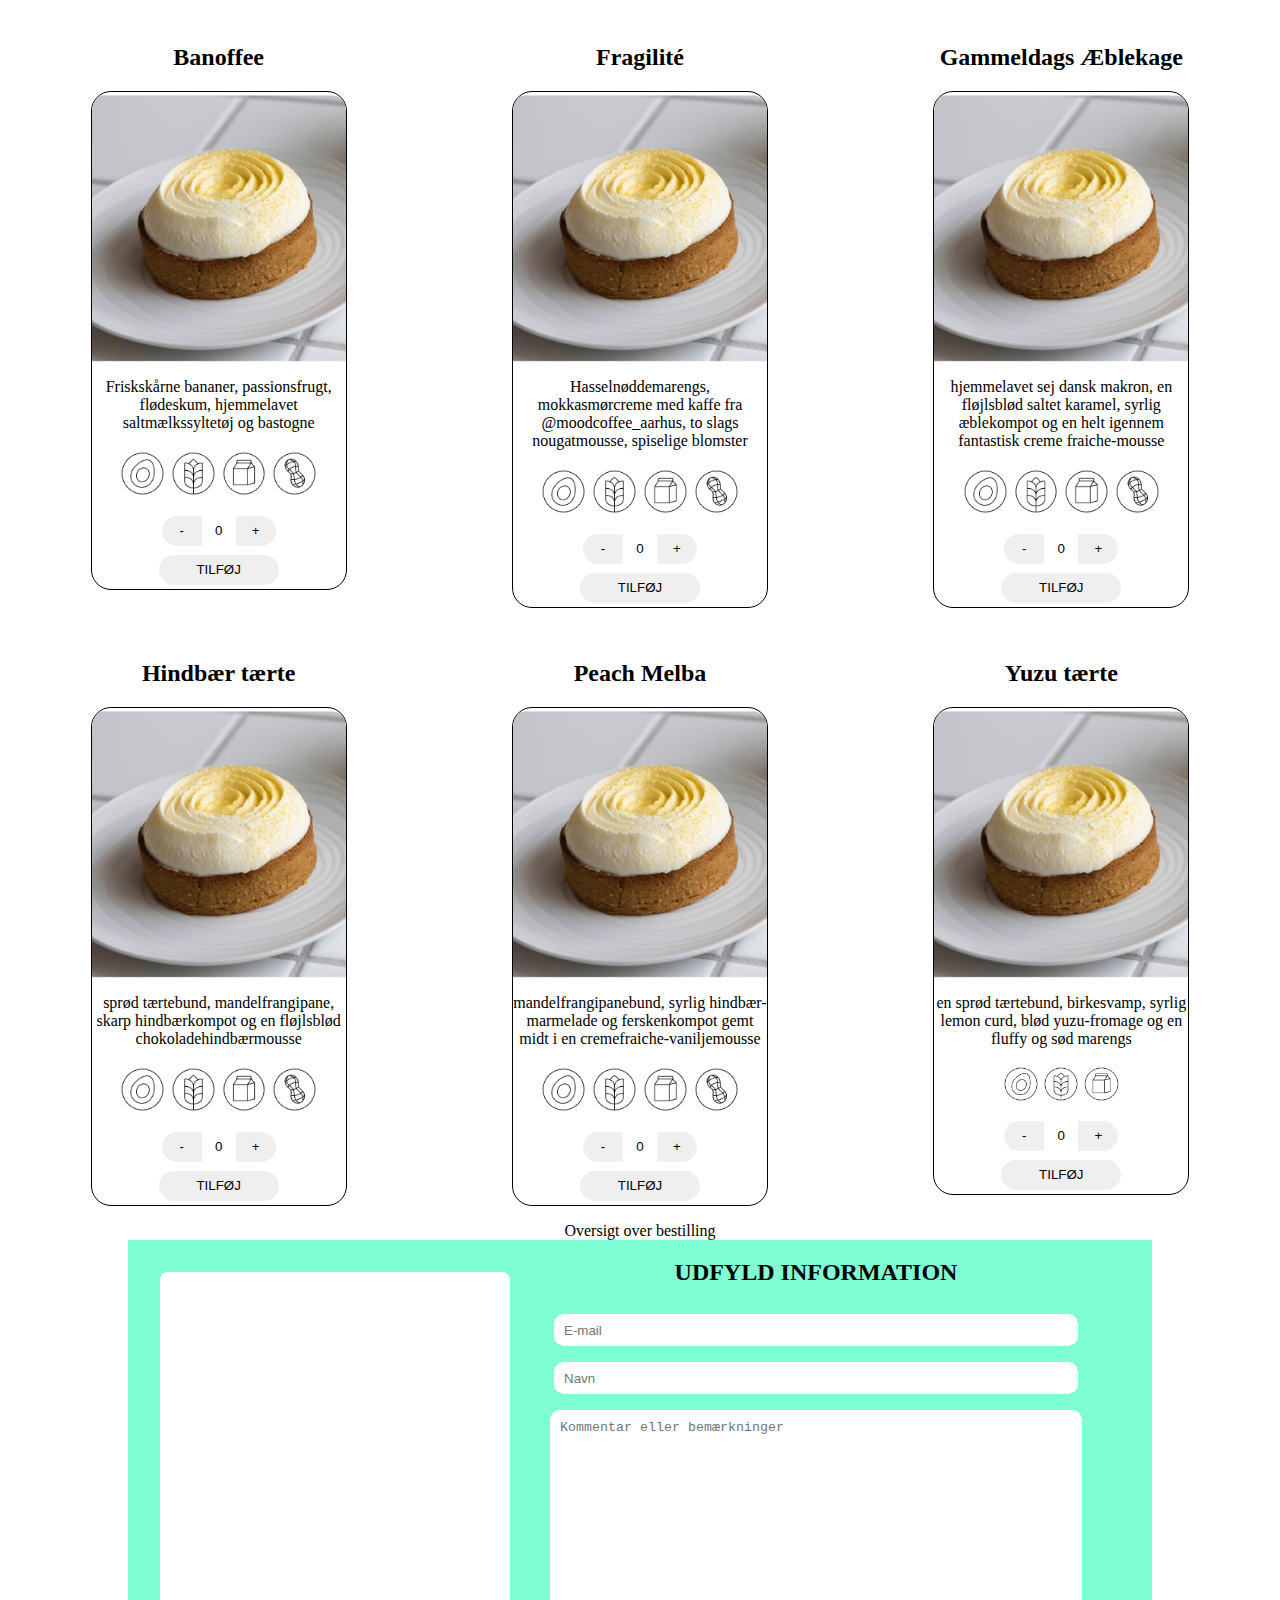
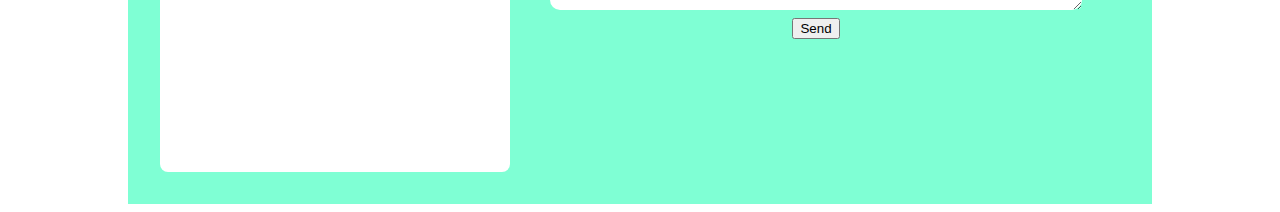
==== index2.html @ c8b4652f "dont know man" ====
<!DOCTYPE html>
<html lang="en">
<head>
    <meta charset="UTF-8">
    <meta name="viewport" content="width=device-width, initial-scale=1.0">
    <link rel="stylesheet" href="/css/style.css">
    <title>Button Output Form</title>
</head>
<body>
    <form  action="/submit" method="post" class="form">
        <section id="myForm">

        </section>
        <legend>Oversigt over bestilling</legend>
        <section class="produkt-formular-section">
            
            <div class="orderList">
                <ul class="displayArea"></ul>
            </div>

          <div class="produkt-formular">  
            <h2>UDFYLD INFORMATION</h2>
        <input type="email" name="email" placeholder="E-mail" class="formular-email">
        <input type="name" name="name" placeholder="Navn" class="formular-navn">
        <textarea id="besked" name="besked" placeholder="Kommentar eller bemærkninger" class="formular-besked" rows="4" cols="50"></textarea>
        <input type="submit" value="Send">
     </div>
 

    </section>
    
    </form>



    <script src="/script.js">
        
    </script>
</body>
</html>
---- css/style.css ----
#myForm{
    display: grid;
   grid-template-columns: 1fr 1fr 1fr;
   grid-template-rows: auto;
   justify-items: center;

}

.produkt-figure{
width: 20vw;

}
.produkt-overskrift{
    font-size: 1.5rem;
    text-align: center;
}
.produkt-information{
    border: 1px solid black;
    border-radius: 20px;
    display: flex;
    flex-direction: column;
    align-items: center;
    text-align: center;
    overflow: hidden;
}
.produkt-billede{
width: 21vw;
height: auto;
}
.produkt-ikoner{
    display: flex;
    justify-content: center;
    margin-bottom: 1rem;

}
.produkt-ikoner img{
width: 20%;
height: auto;

}
.produkt-p{
    font-family: monsserat;
}

.produkt-minus-button{
    height: 30px;
    border: 0;
    border-radius: 20px 0px 0px 20px;
    width: 40px;
}
.produkt-plus-button{
    height: 30px;
    border: 0;
    border-radius: 0 20px 20px 0;
    width: 40px;
}
.produkt-button-value{
width: 30px;
height: 30px;
border: 0;
text-align: center;
margin-bottom:0.25rem;
}
.produkt-tilfoj-knap{
    border: 0;
    border-radius: 20px;
    width: 120px;
    height: 30px;
    margin: 0.25rem;
    color: var(blue);
}

.produkt-formular{
    margin-right: 5vw;
    
    border-radius: 20px;
    display: flex;
    flex-direction: column;
    align-items: center;
    
}
.produkt-formular-section{
    width: 80vw;
    background-color: aquamarine;
    display: grid;
    grid-template-rows: 1fr;
    grid-template-columns: 1fr 1fr;
    margin: auto;

}
.formular-email{
height: 30px;
width: 40vw;
border: 0;
border-radius: 10px;
margin: 0.5rem;
padding-left: 10px;
}

.formular-navn{
    height: 30px;
    width: 40vw;
    border: 0;
    border-radius: 10px;
    margin: 0.5rem;
    padding-left: 10px;
}

.formular-besked{
width: 40vw;
height: 20vh;
border: 0;
border-radius: 10px;
padding: 10px;
margin: 0.5rem;
}

.form{
    text-align: center;
}


.orderList{
height: 500px;
width: 350px;
background-color: white;
border-radius: 8px;
margin: 2rem;
}
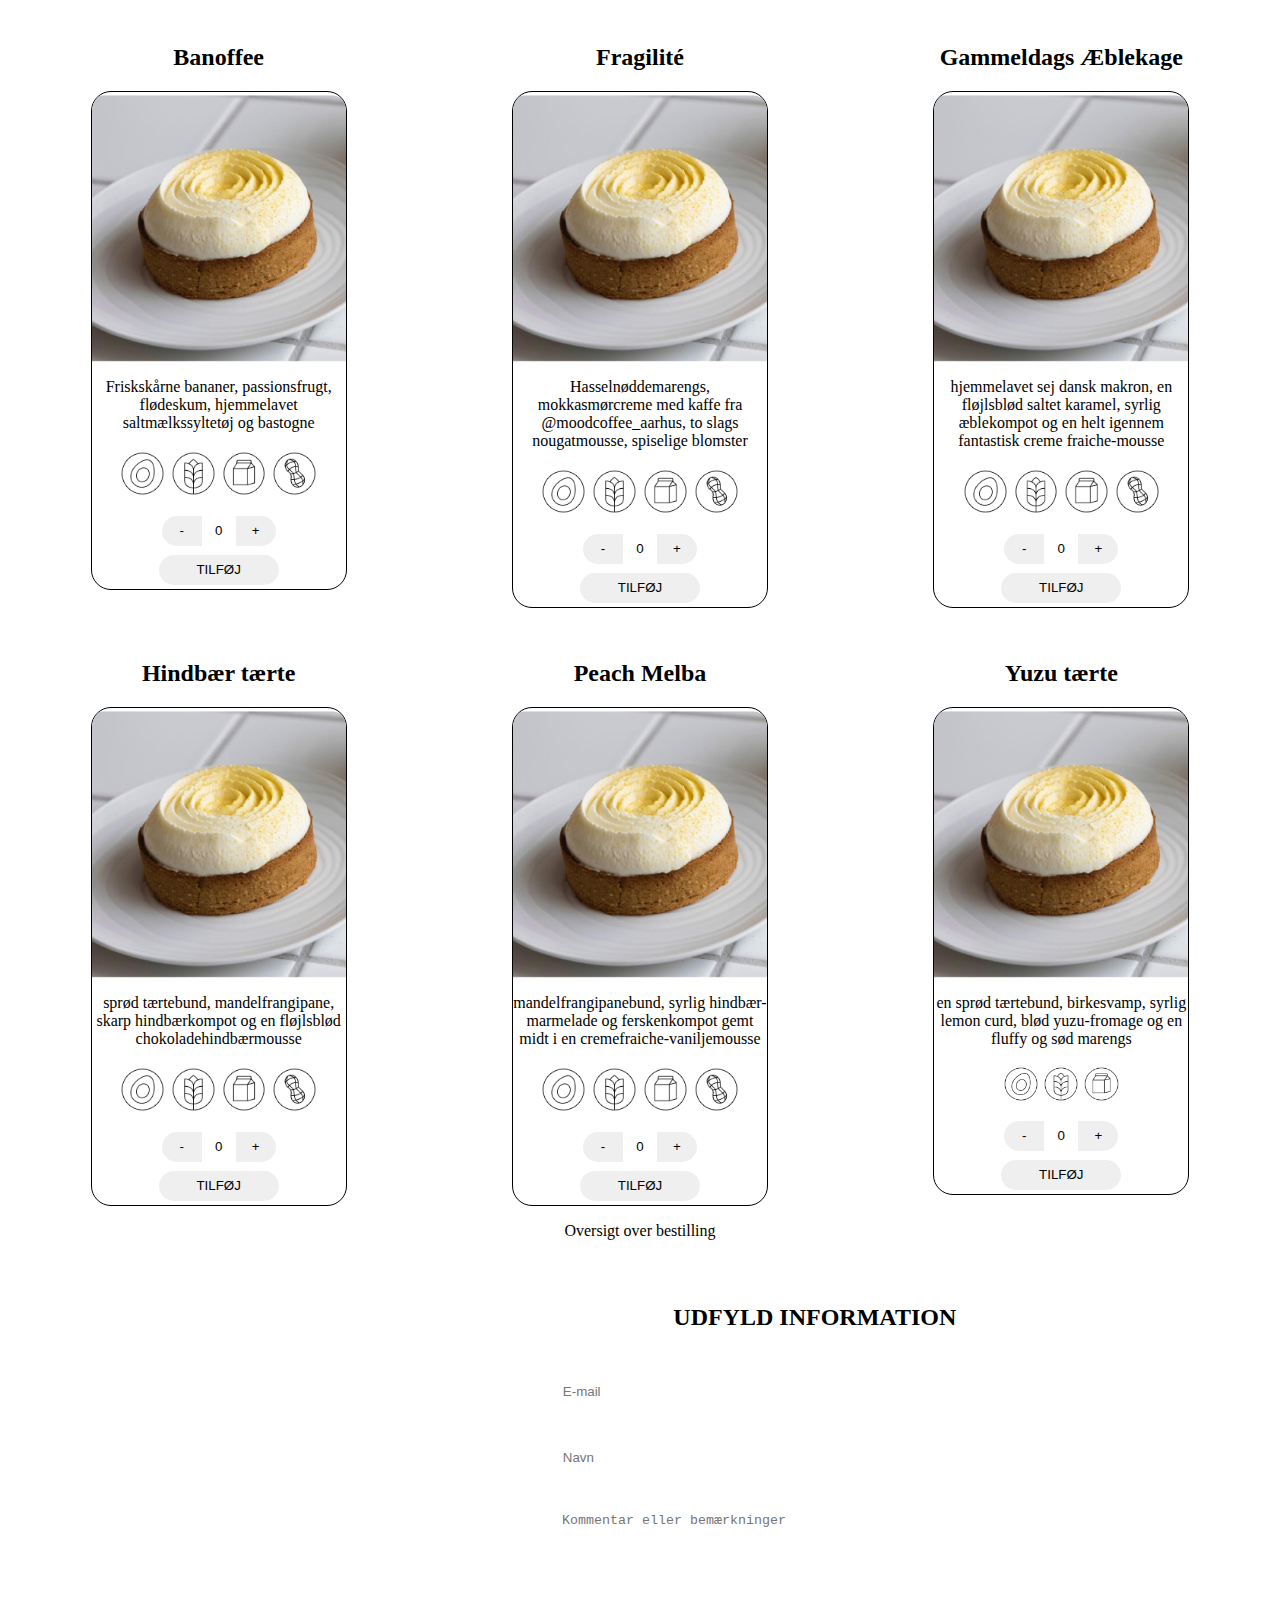
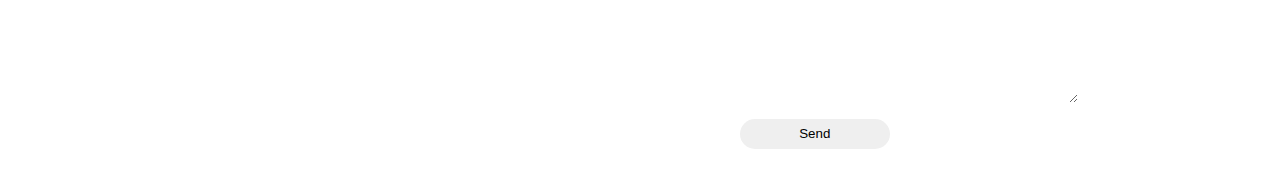
==== commit 106da30c: "kager og bestilling" ====
--- a/index2.html
+++ b/index2.html
@@ -19,11 +19,11 @@
             </div>
 
           <div class="produkt-formular">  
-            <h2>UDFYLD INFORMATION</h2>
+            <h2 class="overskrift-udfyld">UDFYLD INFORMATION</h2>
         <input type="email" name="email" placeholder="E-mail" class="formular-email">
         <input type="name" name="name" placeholder="Navn" class="formular-navn">
         <textarea id="besked" name="besked" placeholder="Kommentar eller bemærkninger" class="formular-besked" rows="4" cols="50"></textarea>
-        <input type="submit" value="Send">
+        <input type="submit" value="Send" class="koeb-button">
      </div>
  
 
--- a/css/style.css
+++ b/css/style.css
@@ -83,15 +83,16 @@
 }
 .produkt-formular-section{
     width: 80vw;
-    background-color: aquamarine;
+    background-color: var(--lightblue);
     display: grid;
     grid-template-rows: 1fr;
     grid-template-columns: 1fr 1fr;
     margin: auto;
+    border-radius: 15px;
 
 }
 .formular-email{
-height: 30px;
+height: 40px;
 width: 40vw;
 border: 0;
 border-radius: 10px;
@@ -100,32 +101,48 @@
 }
 
 .formular-navn{
-    height: 30px;
+    height: 40px;
     width: 40vw;
     border: 0;
     border-radius: 10px;
-    margin: 0.5rem;
+    margin: 1rem;
     padding-left: 10px;
 }
 
 .formular-besked{
-width: 40vw;
+width: 39.5vw;
 height: 20vh;
 border: 0;
 border-radius: 10px;
 padding: 10px;
 margin: 0.5rem;
+
 }
 
 .form{
     text-align: center;
 }
 
-
+.overskrift-udfyld{
+    margin-top: 4rem;
+    margin-bottom: 2rem;
+    font-family: monsserat;
+    color: var(--blue);
+}
 .orderList{
-height: 500px;
-width: 350px;
+height: 450px;
+width: 300px;
 background-color: white;
 border-radius: 8px;
 margin: 2rem;
+margin-left: 6vw;
+margin-top: 3rem;
+}
+.koeb-button{
+    width: 150px;
+    height: 30px;
+    border: 0;
+    border-radius: 20px;
+    
+    margin: 0.5rem; 
 }